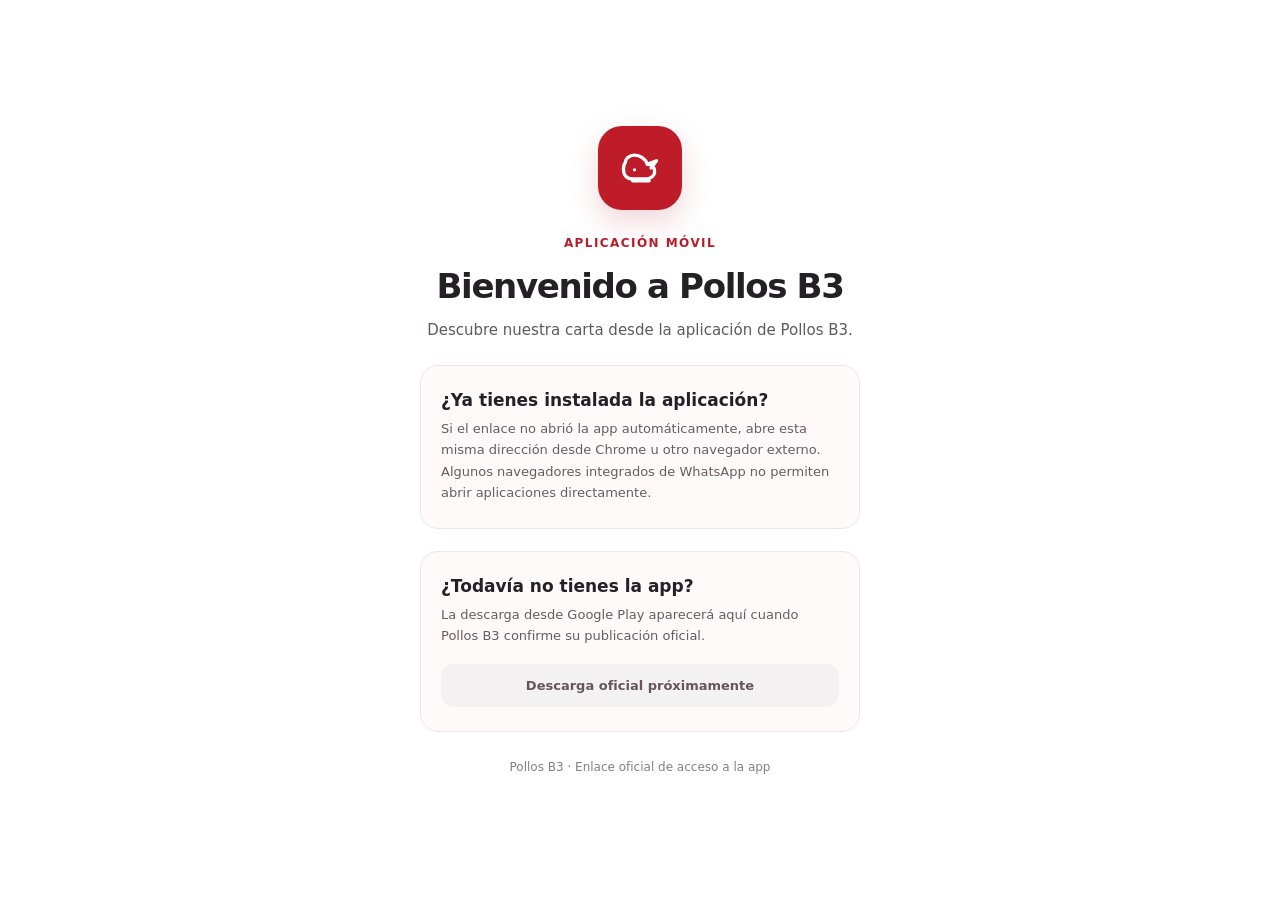
==== app-links/site/index.html @ 57b8366a "feat(b3): prepare verified-domain fallback site and unsigned Digital Asset Links template" ====
<!doctype html>
<html lang="es-PE">
<head>
  <meta charset="utf-8">
  <meta name="viewport" content="width=device-width, initial-scale=1">
  <meta name="theme-color" content="#B91D28">
  <meta name="robots" content="index,follow">
  <meta name="description" content="Accede a la aplicación móvil oficial de Pollos B3.">
  <title>Abre Pollos B3 | Aplicación móvil</title>
  <style>
    :root{color-scheme:light;font-family:system-ui,-apple-system,"Segoe UI",Roboto,Arial,sans-serif}
    *,*::before,*::after{box-sizing:border-box}
    body{margin:0;min-height:100dvh;background:#fff;color:#242026;display:grid;place-items:center;padding:24px}
    main{max-width:440px;width:100%;text-align:center}
    .brand{width:84px;height:84px;border-radius:24px;background:#bd1c28;color:#fff;display:grid;place-items:center;margin:0 auto 24px;box-shadow:0 12px 30px rgba(179,28,42,.18)}
    .brand svg{width:44px;height:44px}
    h1{font-size:clamp(26px,6vw,34px);line-height:1.15;letter-spacing:-.04em;margin:0 0 12px}
    p{font-size:15px;line-height:1.65;color:#61585e;margin:0 0 22px}
    .label{font-size:12px;font-weight:800;letter-spacing:.12em;color:#b91d28;text-transform:uppercase;margin:0 0 13px}
    .panel{border:1px solid #f0e4e6;border-radius:18px;padding:24px 20px;margin:22px 0;text-align:left;background:#fffafa}
    .panel h2{font-size:17px;margin:0 0 8px}
    .panel p{font-size:13px;margin:0;color:#685b61}
    .action{display:block;border:0;border-radius:13px;padding:15px 18px;text-decoration:none;background:#b91d28;color:white;font-weight:750;font-size:15px;text-align:center;margin:18px 0 0}
    .action[hidden]{display:none}
    .status{background:#f4f1f2;color:#64565c;text-align:center;border-radius:13px;padding:14px;font-size:13px;font-weight:650;margin-top:17px}
    .status[hidden]{display:none}
    footer{font-size:12px;color:#887e83;margin-top:28px}
  </style>
</head>
<body>
  <main>
    <div class="brand" aria-hidden="true">
      <svg viewBox="0 0 24 24" fill="none" stroke="currentColor" stroke-width="1.8" stroke-linecap="round" stroke-linejoin="round"><path d="M4 9c0-2 2-4 5-4 3 0 6 2 7 5 3 0 4 2 4 4s-2 4-5 4H8c-3 0-5-2-5-5 0-1 0-3 1-4z"/><path d="M16 10l5-2-3 4M9 13h.01"/><path d="M8 19h9"/></svg>
    </div>
    <p class="label">Aplicación móvil</p>
    <h1>Bienvenido a Pollos B3</h1>
    <p>Descubre nuestra carta desde la aplicación de Pollos B3.</p>
    <div class="panel">
      <h2>¿Ya tienes instalada la aplicación?</h2>
      <p>Si el enlace no abrió la app automáticamente, abre esta misma dirección desde Chrome u otro navegador externo. Algunos navegadores integrados de WhatsApp no permiten abrir aplicaciones directamente.</p>
    </div>
    <div class="panel">
      <h2>¿Todavía no tienes la app?</h2>
      <p>La descarga desde Google Play aparecerá aquí cuando Pollos B3 confirme su publicación oficial.</p>
      <a id="playLink" class="action" href="#" hidden rel="noopener noreferrer">Descargar desde Google Play</a>
      <div id="playPending" class="status">Descarga oficial próximamente</div>
    </div>
    <footer>Pollos B3 · Enlace oficial de acceso a la app</footer>
  </main>
  <script>
    // Configurar solo DESPUÉS de verificar la publicación de Pollos B3 en Google Play.
    // No forzamos redirecciones: podrían generar bucles en navegadores de WhatsApp.
    const OFFICIAL_GOOGLE_PLAY_URL = '';
    const play = document.getElementById('playLink');
    try {
      if (OFFICIAL_GOOGLE_PLAY_URL) {
        const url = new URL(OFFICIAL_GOOGLE_PLAY_URL);
        if (url.protocol === 'https:' && url.hostname === 'play.google.com' &&
            url.pathname === '/store/apps/details' &&
            url.searchParams.get('id') === 'com.integrab2g.pollosb3') {
          play.href = url.href;
          play.hidden = false;
          document.getElementById('playPending').hidden = true;
        }
      }
    } catch (_) { /* Keep download disabled until a verified URL exists. */ }
  </script>
</body>
</html>
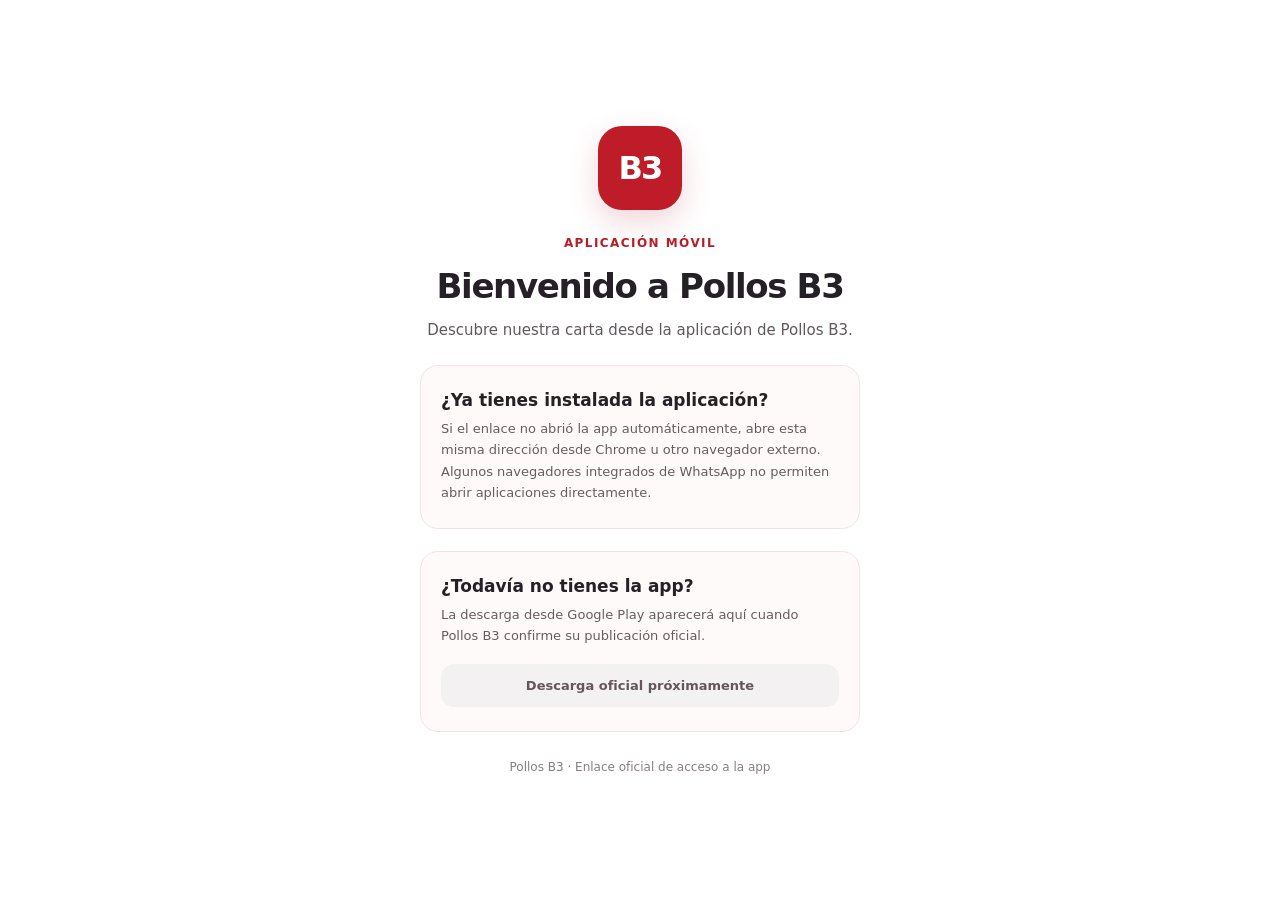
==== commit 84384827: "refine(b3): use neutral B3 monogram in fallback, never imitate customer's official logo" ====
--- a/app-links/site/index.html
+++ b/app-links/site/index.html
@@ -13,7 +13,7 @@
     body{margin:0;min-height:100dvh;background:#fff;color:#242026;display:grid;place-items:center;padding:24px}
     main{max-width:440px;width:100%;text-align:center}
     .brand{width:84px;height:84px;border-radius:24px;background:#bd1c28;color:#fff;display:grid;place-items:center;margin:0 auto 24px;box-shadow:0 12px 30px rgba(179,28,42,.18)}
-    .brand svg{width:44px;height:44px}
+    .brand span{font-size:32px;font-weight:900;letter-spacing:-.06em}
     h1{font-size:clamp(26px,6vw,34px);line-height:1.15;letter-spacing:-.04em;margin:0 0 12px}
     p{font-size:15px;line-height:1.65;color:#61585e;margin:0 0 22px}
     .label{font-size:12px;font-weight:800;letter-spacing:.12em;color:#b91d28;text-transform:uppercase;margin:0 0 13px}
@@ -30,7 +30,7 @@
 <body>
   <main>
     <div class="brand" aria-hidden="true">
-      <svg viewBox="0 0 24 24" fill="none" stroke="currentColor" stroke-width="1.8" stroke-linecap="round" stroke-linejoin="round"><path d="M4 9c0-2 2-4 5-4 3 0 6 2 7 5 3 0 4 2 4 4s-2 4-5 4H8c-3 0-5-2-5-5 0-1 0-3 1-4z"/><path d="M16 10l5-2-3 4M9 13h.01"/><path d="M8 19h9"/></svg>
+      <span>B3</span>
     </div>
     <p class="label">Aplicación móvil</p>
     <h1>Bienvenido a Pollos B3</h1>
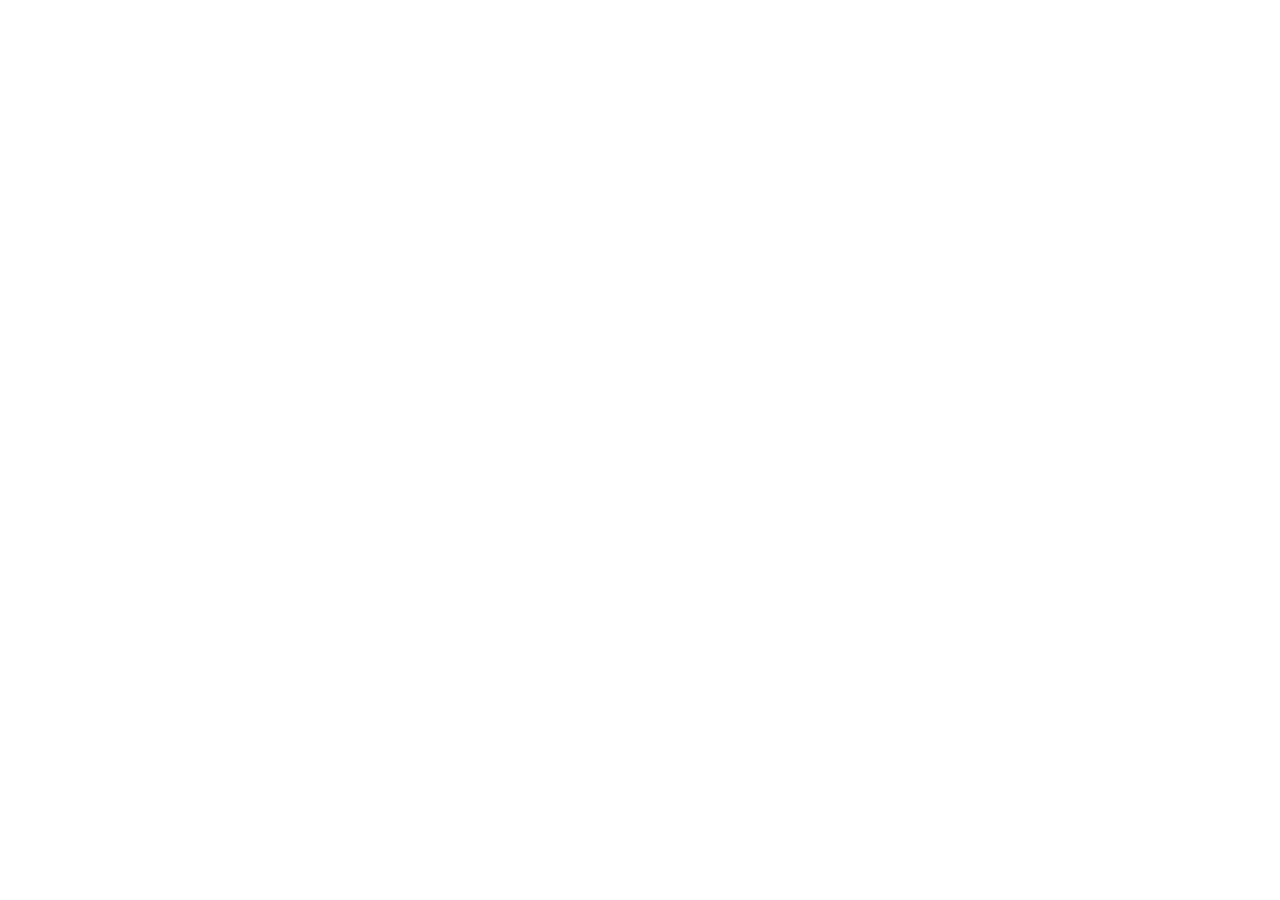
==== commit 050dcfea: "fix(app-links): fallback directo a carta web al no abrir app Android" ====
--- a/app-links/site/index.html
+++ b/app-links/site/index.html
@@ -5,8 +5,9 @@
   <meta name="viewport" content="width=device-width, initial-scale=1">
   <meta name="theme-color" content="#B91D28">
   <meta name="robots" content="index,follow">
-  <meta name="description" content="Accede a la aplicación móvil oficial de Pollos B3.">
-  <title>Abre Pollos B3 | Aplicación móvil</title>
+  <meta name="description" content="Abre la aplicación Pollos B3 o continúa directamente en nuestra carta web.">
+  <title>Pollos B3 | Abriendo carta</title>
+  <meta http-equiv="refresh" content="0;url=https://earthquake-represents-hiv-valentine.trycloudflare.com/carta">
   <style>
     :root{color-scheme:light;font-family:system-ui,-apple-system,"Segoe UI",Roboto,Arial,sans-serif}
     *,*::before,*::after{box-sizing:border-box}
@@ -32,38 +33,16 @@
     <div class="brand" aria-hidden="true">
       <span>B3</span>
     </div>
-    <p class="label">Aplicación móvil</p>
-    <h1>Bienvenido a Pollos B3</h1>
-    <p>Descubre nuestra carta desde la aplicación de Pollos B3.</p>
-    <div class="panel">
-      <h2>¿Ya tienes instalada la aplicación?</h2>
-      <p>Si el enlace no abrió la app automáticamente, abre esta misma dirección desde Chrome u otro navegador externo. Algunos navegadores integrados de WhatsApp no permiten abrir aplicaciones directamente.</p>
-    </div>
-    <div class="panel">
-      <h2>¿Todavía no tienes la app?</h2>
-      <p>La descarga desde Google Play aparecerá aquí cuando Pollos B3 confirme su publicación oficial.</p>
-      <a id="playLink" class="action" href="#" hidden rel="noopener noreferrer">Descargar desde Google Play</a>
-      <div id="playPending" class="status">Descarga oficial próximamente</div>
-    </div>
-    <footer>Pollos B3 · Enlace oficial de acceso a la app</footer>
+    <p class="label">Pollos B3</p>
+    <h1>Abriendo nuestra carta...</h1>
+    <p>Si tienes la app instalada, Android puede abrirla directamente desde el enlace de WhatsApp. De lo contrario, continuarás en nuestra carta web.</p>
+    <a class="action" href="https://earthquake-represents-hiv-valentine.trycloudflare.com/carta" rel="noopener noreferrer">Ver carta y hacer pedido</a>
+    <footer>Pollos B3 · Carta digital</footer>
   </main>
   <script>
-    // Configurar solo DESPUÉS de verificar la publicación de Pollos B3 en Google Play.
-    // No forzamos redirecciones: podrían generar bucles en navegadores de WhatsApp.
-    const OFFICIAL_GOOGLE_PLAY_URL = '';
-    const play = document.getElementById('playLink');
-    try {
-      if (OFFICIAL_GOOGLE_PLAY_URL) {
-        const url = new URL(OFFICIAL_GOOGLE_PLAY_URL);
-        if (url.protocol === 'https:' && url.hostname === 'play.google.com' &&
-            url.pathname === '/store/apps/details' &&
-            url.searchParams.get('id') === 'com.integrab2g.pollosb3') {
-          play.href = url.href;
-          play.hidden = false;
-          document.getElementById('playPending').hidden = true;
-        }
-      }
-    } catch (_) { /* Keep download disabled until a verified URL exists. */ }
+    // Solo se ejecuta cuando el enlace HTTPS llega a la web; Android App Links
+    // puede abrir la app antes de solicitar esta página.
+    window.location.replace('https://earthquake-represents-hiv-valentine.trycloudflare.com/carta');
   </script>
 </body>
 </html>
